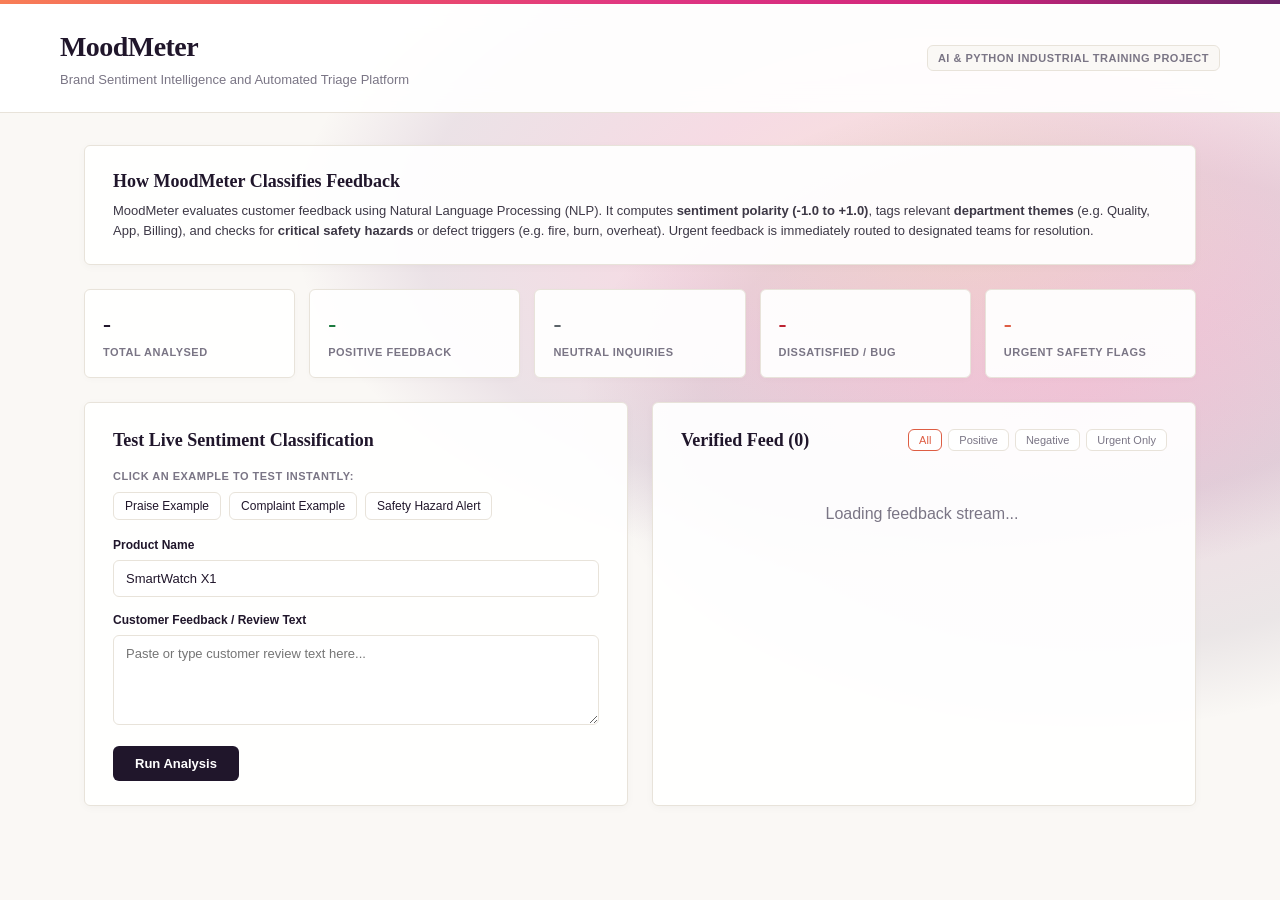
==== templates/dashboard.html @ b6b3b5ee "Initial commit: MoodMeter Production Ready" ====
<!DOCTYPE html>
<html lang="en">
<head>
    <meta charset="UTF-8">
    <meta name="viewport" content="width=device-width, initial-scale=1.0">
    <title>MoodMeter - Customer Feedback Sentiment & Triage Classifier</title>
    <style>
        :root {
            --bg-canvas: #FAF8F5;
            --bg-card: rgba(255, 255, 255, 0.94);
            --text-heading: #20162B;
            --text-body: #3D3846;
            --text-muted: #7A7585;
            --border: #E8E3DA;
            --border-focus: #DE5D43;
            --accent-coral: #DE5D43;
            --accent-peach: #F87E56;
            --accent-magenta: #D0257B;
            --accent-plum: #20162B;
            --positive: #1B7A3E;
            --positive-bg: #EBF7EE;
            --negative: #BD2130;
            --negative-bg: #FBEBEB;
            --neutral: #5A6268;
            --neutral-bg: #F0ECE4;
            --urgent: #BD2130;
            --urgent-bg: #FBEBEB;
            --radius: 6px;
        }

        * { margin: 0; padding: 0; box-sizing: border-box; }
        body {
            font-family: -apple-system, BlinkMacSystemFont, "Segoe UI", Roboto, Helvetica, Arial, sans-serif;
            background-color: var(--bg-canvas);
            background-image: 
                radial-gradient(ellipse 65% 50% at 75% 25%, rgba(248, 126, 86, 0.18) 0%, rgba(224, 54, 130, 0.15) 35%, rgba(107, 34, 104, 0.10) 65%, transparent 80%),
                radial-gradient(ellipse 50% 45% at 85% 45%, rgba(208, 37, 123, 0.14) 0%, rgba(56, 20, 64, 0.08) 60%, transparent 80%);
            background-attachment: fixed;
            color: var(--text-body);
            min-height: 100vh;
            -webkit-font-smoothing: antialiased;
            line-height: 1.5;
        }

        /* Top Header with Prismatic Polygon Accent Bar */
        .prismatic-bar {
            height: 4px;
            width: 100%;
            background: linear-gradient(90deg, #F87E56 0%, #EE5265 25%, #E03682 50%, #D0257B 75%, #6B2268 100%);
        }
        .header {
            background: rgba(255, 255, 255, 0.92);
            backdrop-filter: blur(12px);
            border-bottom: 1px solid var(--border);
            padding: 22px 36px;
        }
        .header-content {
            max-width: 1160px;
            margin: 0 auto;
            display: flex;
            align-items: center;
            justify-content: space-between;
        }
        .header-title {
            font-family: Georgia, Garamond, "Times New Roman", serif;
            font-size: 28px;
            font-weight: 700;
            color: var(--text-heading);
            letter-spacing: -0.02em;
        }
        .header-subtitle {
            font-size: 13px;
            color: var(--text-muted);
            margin-top: 2px;
        }
        .badge-academic {
            font-size: 11px;
            text-transform: uppercase;
            letter-spacing: 0.5px;
            font-weight: 600;
            padding: 4px 10px;
            border: 1px solid var(--border);
            border-radius: var(--radius);
            background: var(--bg-canvas);
            color: var(--text-muted);
        }

        .container {
            max-width: 1160px;
            margin: 0 auto;
            padding: 32px 24px 60px;
        }

        /* Explanatory Banner */
        .intro-banner {
            background: var(--bg-card);
            border: 1px solid var(--border);
            border-radius: var(--radius);
            padding: 22px 28px;
            margin-bottom: 24px;
            box-shadow: 0 2px 8px rgba(32, 22, 43, 0.03);
        }
        .intro-heading {
            font-family: Georgia, Garamond, serif;
            font-size: 18px;
            color: var(--text-heading);
            font-weight: 700;
            margin-bottom: 6px;
        }
        .intro-text {
            font-size: 13px;
            color: var(--text-body);
            line-height: 1.6;
        }

        /* Stats Grid */
        .stats-grid {
            display: grid;
            grid-template-columns: repeat(5, 1fr);
            gap: 14px;
            margin-bottom: 24px;
        }
        .stat-card {
            background: var(--bg-card);
            border: 1px solid var(--border);
            border-radius: var(--radius);
            padding: 16px 18px;
            box-shadow: 0 2px 6px rgba(32, 22, 43, 0.02);
        }
        .stat-num {
            font-family: Georgia, Garamond, serif;
            font-size: 24px;
            font-weight: 700;
            color: var(--text-heading);
        }
        .stat-label {
            font-size: 11px;
            text-transform: uppercase;
            letter-spacing: 0.5px;
            color: var(--text-muted);
            margin-top: 2px;
            font-weight: 600;
        }

        /* Main Workspace: 2 Column Layout */
        .workspace {
            display: grid;
            grid-template-columns: 1fr 1fr;
            gap: 24px;
        }

        @media (max-width: 900px) {
            .workspace { grid-template-columns: 1fr; }
            .stats-grid { grid-template-columns: repeat(2, 1fr); }
        }

        .panel {
            background: var(--bg-card);
            border: 1px solid var(--border);
            border-radius: var(--radius);
            padding: 24px 28px;
            box-shadow: 0 2px 8px rgba(32, 22, 43, 0.03);
        }
        .panel-heading {
            font-family: Georgia, Garamond, serif;
            font-size: 18px;
            font-weight: 700;
            color: var(--text-heading);
            margin-bottom: 14px;
        }

        /* Presets Strip */
        .presets-row {
            margin-bottom: 16px;
            display: flex;
            flex-direction: column;
            gap: 8px;
        }
        .presets-label {
            font-size: 11px;
            text-transform: uppercase;
            letter-spacing: 0.5px;
            font-weight: 600;
            color: var(--text-muted);
        }
        .preset-buttons {
            display: flex;
            gap: 8px;
            flex-wrap: wrap;
        }
        .btn-preset {
            background: #FFFFFF;
            border: 1px solid var(--border);
            border-radius: var(--radius);
            padding: 6px 11px;
            font-size: 12px;
            color: var(--text-heading);
            cursor: pointer;
            transition: all 0.15s;
        }
        .btn-preset:hover {
            border-color: var(--accent-coral);
            color: var(--accent-coral);
        }

        /* Form elements */
        .form-group {
            margin-bottom: 14px;
        }
        .form-group label {
            display: block;
            font-size: 12px;
            font-weight: 600;
            color: var(--text-heading);
            margin-bottom: 6px;
        }
        .form-input, .form-textarea {
            width: 100%;
            background: #FFFFFF;
            border: 1px solid var(--border);
            border-radius: var(--radius);
            padding: 10px 12px;
            font-size: 13px;
            color: var(--text-heading);
            outline: none;
            font-family: inherit;
        }
        .form-input:focus, .form-textarea:focus {
            border-color: var(--border-focus);
        }
        .form-textarea {
            resize: vertical;
            min-height: 90px;
        }
        .btn-primary {
            background: var(--accent-plum);
            color: #FFFFFF;
            border: none;
            border-radius: var(--radius);
            padding: 10px 22px;
            font-size: 13px;
            font-weight: 600;
            cursor: pointer;
            transition: background 0.15s;
        }
        .btn-primary:hover {
            background: #3B2E4D;
        }

        /* Result Card */
        .result-box {
            margin-top: 18px;
            border: 1px solid var(--border);
            border-radius: var(--radius);
            background: #FFFFFF;
            padding: 18px 20px;
            display: none;
            box-shadow: 0 2px 6px rgba(32, 22, 43, 0.02);
        }
        .result-title-row {
            display: flex;
            justify-content: space-between;
            align-items: center;
            margin-bottom: 12px;
        }
        .result-badge {
            font-size: 12px;
            font-weight: 600;
            padding: 3px 9px;
            border-radius: var(--radius);
            text-transform: uppercase;
            letter-spacing: 0.4px;
        }
        .badge-positive { background: var(--positive-bg); color: var(--positive); border: 1px solid #C3E6CB; }
        .badge-negative { background: var(--negative-bg); color: var(--negative); border: 1px solid #F5C6CB; }
        .badge-neutral { background: var(--neutral-bg); color: var(--neutral); border: 1px solid #D6D0C5; }
        .badge-urgent { background: #BD2130; color: #FFFFFF; border: 1px solid #BD2130; }

        .result-metrics {
            display: grid;
            grid-template-columns: repeat(2, 1fr);
            gap: 10px;
            margin-bottom: 12px;
        }
        .metric-cell {
            background: var(--bg-canvas);
            border: 1px solid var(--border);
            border-radius: var(--radius);
            padding: 8px 12px;
        }
        .metric-val {
            font-size: 14px;
            font-weight: 700;
            color: var(--text-heading);
        }
        .metric-desc {
            font-size: 11px;
            color: var(--text-muted);
        }

        .result-explanation {
            font-size: 12px;
            color: var(--text-body);
            line-height: 1.5;
            padding-top: 10px;
            border-top: 1px solid var(--border);
        }

        /* Reviews Feed */
        .feed-header {
            display: flex;
            justify-content: space-between;
            align-items: center;
            margin-bottom: 16px;
        }
        .feed-filters {
            display: flex;
            gap: 6px;
        }
        .filter-btn {
            background: #FFFFFF;
            border: 1px solid var(--border);
            border-radius: var(--radius);
            padding: 4px 10px;
            font-size: 11px;
            color: var(--text-muted);
            cursor: pointer;
            transition: all 0.15s;
        }
        .filter-btn.active, .filter-btn:hover {
            border-color: var(--accent-coral);
            color: var(--accent-coral);
        }

        .feed-list {
            display: flex;
            flex-direction: column;
            gap: 12px;
            max-height: 520px;
            overflow-y: auto;
            padding-right: 4px;
        }
        .feed-item {
            background: #FFFFFF;
            border: 1px solid var(--border);
            border-radius: var(--radius);
            padding: 14px 16px;
        }
        .feed-item-top {
            display: flex;
            justify-content: space-between;
            align-items: baseline;
            margin-bottom: 6px;
        }
        .feed-item-product {
            font-weight: 600;
            font-size: 13px;
            color: var(--text-heading);
        }
        .feed-item-date {
            font-size: 11px;
            color: var(--text-muted);
        }
        .feed-item-text {
            font-size: 12px;
            color: var(--text-body);
            line-height: 1.5;
            margin-bottom: 8px;
        }
        .feed-item-footer {
            display: flex;
            justify-content: space-between;
            align-items: center;
            font-size: 11px;
            color: var(--text-muted);
            border-top: 1px solid #F0ECE4;
            padding-top: 6px;
        }
        .theme-tag {
            background: var(--bg-canvas);
            border: 1px solid var(--border);
            border-radius: 4px;
            padding: 2px 6px;
            font-size: 10px;
            color: var(--text-body);
            margin-right: 4px;
        }
    </style>
</head>
<body>
    <div class="prismatic-bar"></div>
    <header class="header">
        <div class="header-content">
            <div>
                <h1 class="header-title">MoodMeter</h1>
                <div class="header-subtitle">Brand Sentiment Intelligence and Automated Triage Platform</div>
            </div>
            <div class="badge-academic">AI & Python Industrial Training Project</div>
        </div>
    </header>

    <div class="container">
        <!-- Clear Introduction Banner -->
        <div class="intro-banner">
            <h2 class="intro-heading">How MoodMeter Classifies Feedback</h2>
            <p class="intro-text">
                MoodMeter evaluates customer feedback using Natural Language Processing (NLP).
                It computes <strong>sentiment polarity (-1.0 to +1.0)</strong>, tags relevant <strong>department themes</strong> (e.g. Quality, App, Billing),
                and checks for <strong>critical safety hazards</strong> or defect triggers (e.g. fire, burn, overheat).
                Urgent feedback is immediately routed to designated teams for resolution.
            </p>
        </div>

        <!-- Real Stats Bar -->
        <div class="stats-grid">
            <div class="stat-card">
                <div class="stat-num" id="statTotal">-</div>
                <div class="stat-label">Total Analysed</div>
            </div>
            <div class="stat-card">
                <div class="stat-num" id="statPositive" style="color: var(--positive);">-</div>
                <div class="stat-label">Positive Feedback</div>
            </div>
            <div class="stat-card">
                <div class="stat-num" id="statNeutral" style="color: var(--neutral);">-</div>
                <div class="stat-label">Neutral Inquiries</div>
            </div>
            <div class="stat-card">
                <div class="stat-num" id="statNegative" style="color: var(--negative);">-</div>
                <div class="stat-label">Dissatisfied / Bug</div>
            </div>
            <div class="stat-card">
                <div class="stat-num" id="statUrgent" style="color: var(--accent-coral);">-</div>
                <div class="stat-label">Urgent Safety Flags</div>
            </div>
        </div>

        <!-- 2 Column Workspace -->
        <div class="workspace">
            <!-- Left: Interactive Tester -->
            <div class="panel">
                <h3 class="panel-heading">Test Live Sentiment Classification</h3>

                <!-- Presets for fast examiner demo -->
                <div class="presets-row">
                    <span class="presets-label">Click an example to test instantly:</span>
                    <div class="preset-buttons">
                        <button type="button" class="btn-preset" onclick="fillExample('positive')">Praise Example</button>
                        <button type="button" class="btn-preset" onclick="fillExample('negative')">Complaint Example</button>
                        <button type="button" class="btn-preset" onclick="fillExample('safety')">Safety Hazard Alert</button>
                    </div>
                </div>

                <form id="analyseForm" onsubmit="handleAnalyse(event)">
                    <div class="form-group">
                        <label for="productName">Product Name</label>
                        <input type="text" id="productName" class="form-input" placeholder="e.g. SmartWatch X1" value="SmartWatch X1">
                    </div>

                    <div class="form-group">
                        <label for="reviewText">Customer Feedback / Review Text</label>
                        <textarea id="reviewText" class="form-textarea" placeholder="Paste or type customer review text here..." required></textarea>
                    </div>

                    <button type="submit" class="btn-primary" id="btnSubmit">Run Analysis</button>
                </form>

                <!-- Output Box -->
                <div id="resultBox" class="result-box">
                    <div class="result-title-row">
                        <strong style="font-size: 13px; color: var(--text-heading);">Classification Result</strong>
                        <span id="resultBadge" class="result-badge">Positive</span>
                    </div>

                    <div class="result-metrics">
                        <div class="metric-cell">
                            <div class="metric-val" id="metricPolarity">+0.00</div>
                            <div class="metric-desc">Polarity (-1.0 to +1.0)</div>
                        </div>
                        <div class="metric-cell">
                            <div class="metric-val" id="metricUrgency">Standard</div>
                            <div class="metric-desc">Priority Level</div>
                        </div>
                        <div class="metric-cell">
                            <div class="metric-val" id="metricTheme">General</div>
                            <div class="metric-desc">Detected Theme</div>
                        </div>
                        <div class="metric-cell">
                            <div class="metric-val" id="metricTeam">Support</div>
                            <div class="metric-desc">Suggested Routing</div>
                        </div>
                    </div>

                    <div class="result-explanation" id="resultExplanation"></div>
                </div>
            </div>

            <!-- Right: Live Feedback Feed -->
            <div class="panel">
                <div class="feed-header">
                    <h3 class="panel-heading" style="margin-bottom: 0;">Verified Feed (<span id="feedCount">0</span>)</h3>
                    <div class="feed-filters">
                        <button class="filter-btn active" onclick="setFilter('all', this)">All</button>
                        <button class="filter-btn" onclick="setFilter('positive', this)">Positive</button>
                        <button class="filter-btn" onclick="setFilter('negative', this)">Negative</button>
                        <button class="filter-btn" onclick="setFilter('urgent', this)">Urgent Only</button>
                    </div>
                </div>

                <div class="feed-list" id="feedList">
                    <div style="text-align: center; color: var(--text-muted); padding: 32px 0;">Loading feedback stream...</div>
                </div>
            </div>
        </div>
    </div>

    <script>
        const EXAMPLES = {
            positive: {
                product: "AudioMax 500",
                text: "The audio clarity and active noise cancellation are superb. Battery lasted through an entire 14-hour flight. Highly recommend!"
            },
            negative: {
                product: "FitBand Pro",
                text: "The mobile app refuses to sync my step count and crashes every time I open Bluetooth settings. Very frustrating bug."
            },
            safety: {
                product: "SmartWatch X1",
                text: "Safety alert: the charging port got burning hot and emitted a burning smell while plugged into the wall adapter overnight!"
            }
        };

        function fillExample(type) {
            const ex = EXAMPLES[type];
            if (!ex) return;
            document.getElementById('productName').value = ex.product;
            document.getElementById('reviewText').value = ex.text;
            handleAnalyse(new Event('submit'));
        }

        let allReviews = [];
        let currentFilter = 'all';

        async function loadSummary() {
            try {
                const res = await fetch('/api/summary');
                const data = await res.json();
                document.getElementById('statTotal').textContent = data.total_reviews || 0;
                document.getElementById('statPositive').textContent = data.sentiment_distribution?.positive || 0;
                document.getElementById('statNeutral').textContent = data.sentiment_distribution?.neutral || 0;
                document.getElementById('statNegative').textContent = data.sentiment_distribution?.negative || 0;
                document.getElementById('statUrgent').textContent = data.urgent_count || 0;
            } catch (err) {
                console.error('Summary error:', err);
            }
        }

        async function loadReviews() {
            try {
                const res = await fetch('/api/reviews');
                const data = await res.json();
                allReviews = data.reviews || [];
                renderFeed();
            } catch (err) {
                console.error('Reviews load error:', err);
            }
        }

        function setFilter(filter, el) {
            currentFilter = filter;
            document.querySelectorAll('.filter-btn').forEach(b => b.classList.remove('active'));
            el.classList.add('active');
            renderFeed();
        }

        function renderFeed() {
            const list = document.getElementById('feedList');
            let filtered = allReviews;

            if (currentFilter === 'positive') {
                filtered = allReviews.filter(r => (r.sentiment?.label || '').toLowerCase() === 'positive');
            } else if (currentFilter === 'negative') {
                filtered = allReviews.filter(r => (r.sentiment?.label || '').toLowerCase() === 'negative');
            } else if (currentFilter === 'urgent') {
                filtered = allReviews.filter(r => r.urgency?.is_urgent === true);
            }

            document.getElementById('feedCount').textContent = filtered.length;

            if (filtered.length === 0) {
                list.innerHTML = '<div style="text-align: center; color: var(--text-muted); padding: 32px 0;">No reviews match this filter.</div>';
                return;
            }

            list.innerHTML = filtered.map(r => {
                const isUrgent = r.urgency?.is_urgent;
                const sentimentLabel = r.sentiment?.label || 'Neutral';
                const badgeClass = isUrgent ? 'badge-urgent' : `badge-${sentimentLabel.toLowerCase()}`;
                const badgeText = isUrgent ? 'Urgent Alert' : sentimentLabel;
                const polarityVal = r.sentiment?.polarity !== undefined ? (r.sentiment.polarity >= 0 ? '+' : '') + r.sentiment.polarity.toFixed(2) : '0.00';
                const themes = (r.themes || []).map(t => `<span class="theme-tag">${escapeHtml(t)}</span>`).join('');

                return `
                    <div class="feed-item">
                        <div class="feed-item-top">
                            <span class="feed-item-product">${escapeHtml(r.product || 'General Feedback')}</span>
                            <span class="result-badge ${badgeClass}">${badgeText}</span>
                        </div>
                        <div class="feed-item-text">${escapeHtml(r.text)}</div>
                        <div class="feed-item-footer">
                            <div>${themes || '<span class="theme-tag">General</span>'}</div>
                            <div>Polarity: <strong>${polarityVal}</strong> &bull; Routing: <strong>${escapeHtml(r.suggested_team || 'Support')}</strong></div>
                        </div>
                    </div>
                `;
            }).join('');
        }

        async function handleAnalyse(e) {
            if (e && e.preventDefault) e.preventDefault();
            const text = document.getElementById('reviewText').value.trim();
            const product = document.getElementById('productName').value.trim();
            if (!text) return;

            const btn = document.getElementById('btnSubmit');
            btn.disabled = true;
            btn.textContent = 'Analysing...';

            try {
                const res = await fetch('/api/analyse', {
                    method: 'POST',
                    headers: { 'Content-Type': 'application/json' },
                    body: JSON.stringify({ review: { text: text, product: product || 'General Feedback' } })
                });

                const data = await res.json();
                const item = (data.results && data.results[0]) ? data.results[0] : null;

                if (!item) {
                    alert('Analysis failed: No result returned from engine.');
                    return;
                }

                // Update output display
                const box = document.getElementById('resultBox');
                const badge = document.getElementById('resultBadge');
                const isUrgent = item.urgency?.is_urgent;
                const sentimentLabel = item.sentiment?.label || 'Neutral';

                badge.className = 'result-badge ' + (isUrgent ? 'badge-urgent' : `badge-${sentimentLabel.toLowerCase()}`);
                badge.textContent = isUrgent ? 'Urgent Safety Flag' : sentimentLabel;

                const pol = item.sentiment?.polarity !== undefined ? item.sentiment.polarity : 0;
                document.getElementById('metricPolarity').textContent = (pol >= 0 ? '+' : '') + pol.toFixed(2);
                document.getElementById('metricUrgency').textContent = isUrgent ? 'Escalate Immediately' : 'Standard Priority';
                document.getElementById('metricTheme').textContent = (item.themes && item.themes.length > 0) ? item.themes[0] : 'General';
                document.getElementById('metricTeam').textContent = item.suggested_team || 'Customer Support';
                document.getElementById('resultExplanation').textContent = item.triage_explanation || 'Evaluation completed.';

                box.style.display = 'block';

                // Add to active feed and refresh counts
                allReviews.unshift(item);
                renderFeed();
                loadSummary();

            } catch (err) {
                alert('Analysis error: ' + err.message);
            } finally {
                btn.disabled = false;
                btn.textContent = 'Run Analysis';
            }
        }

        function escapeHtml(s) {
            if (!s) return '';
            const d = document.createElement('div');
            d.textContent = s;
            return d.innerHTML;
        }

        window.addEventListener('DOMContentLoaded', () => {
            loadSummary();
            loadReviews();
        });
    </script>
</body>
</html>
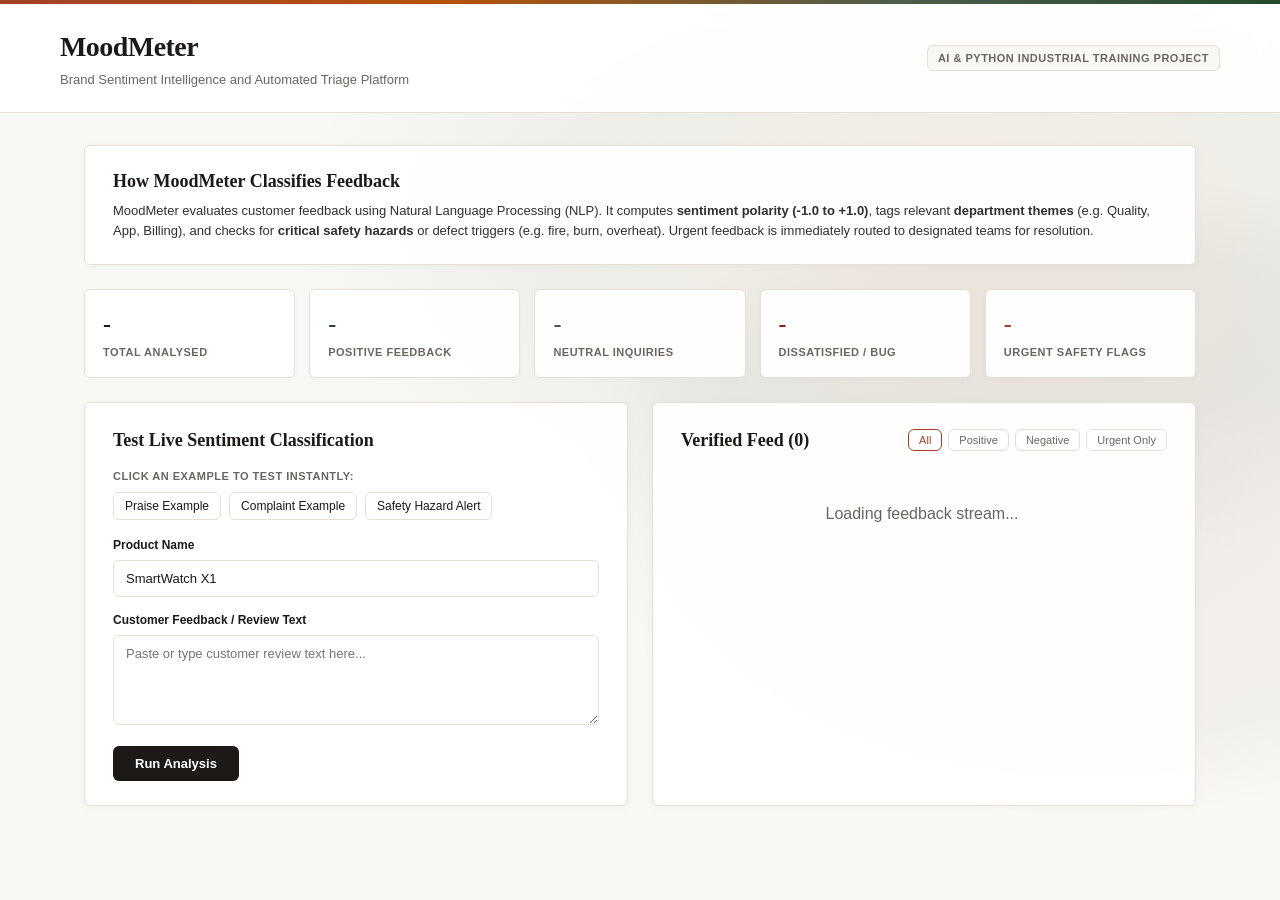
==== commit 9f25d37f: "Apply executive masculine earth palette (rust, amber, forest green)" ====
--- a/templates/dashboard.html
+++ b/templates/dashboard.html
@@ -7,24 +7,24 @@
     <style>
         :root {
             --bg-canvas: #FAF8F5;
-            --bg-card: rgba(255, 255, 255, 0.94);
-            --text-heading: #20162B;
-            --text-body: #3D3846;
-            --text-muted: #7A7585;
-            --border: #E8E3DA;
-            --border-focus: #DE5D43;
-            --accent-coral: #DE5D43;
-            --accent-peach: #F87E56;
-            --accent-magenta: #D0257B;
-            --accent-plum: #20162B;
-            --positive: #1B7A3E;
-            --positive-bg: #EBF7EE;
-            --negative: #BD2130;
-            --negative-bg: #FBEBEB;
-            --neutral: #5A6268;
-            --neutral-bg: #F0ECE4;
-            --urgent: #BD2130;
-            --urgent-bg: #FBEBEB;
+            --bg-card: rgba(255, 255, 255, 0.96);
+            --text-heading: #1C1917;
+            --text-body: #332F2C;
+            --text-muted: #6B6560;
+            --border: #E5DFD5;
+            --border-focus: #A34128;
+            --accent-rust: #A34128;
+            --accent-amber: #B45309;
+            --accent-forest: #244B2E;
+            --accent-charcoal: #1C1917;
+            --positive: #244B2E;
+            --positive-bg: #EDF4EE;
+            --negative: #991B1B;
+            --negative-bg: #FEF2F2;
+            --neutral: #57534E;
+            --neutral-bg: #F5F5F4;
+            --urgent: #991B1B;
+            --urgent-bg: #FEF2F2;
             --radius: 6px;
         }
 
@@ -33,8 +33,8 @@
             font-family: -apple-system, BlinkMacSystemFont, "Segoe UI", Roboto, Helvetica, Arial, sans-serif;
             background-color: var(--bg-canvas);
             background-image: 
-                radial-gradient(ellipse 65% 50% at 75% 25%, rgba(248, 126, 86, 0.18) 0%, rgba(224, 54, 130, 0.15) 35%, rgba(107, 34, 104, 0.10) 65%, transparent 80%),
-                radial-gradient(ellipse 50% 45% at 85% 45%, rgba(208, 37, 123, 0.14) 0%, rgba(56, 20, 64, 0.08) 60%, transparent 80%);
+                radial-gradient(ellipse 65% 50% at 75% 25%, rgba(180, 83, 9, 0.08) 0%, rgba(36, 75, 46, 0.06) 50%, transparent 80%),
+                radial-gradient(ellipse 50% 45% at 85% 55%, rgba(163, 65, 40, 0.07) 0%, rgba(28, 25, 23, 0.04) 60%, transparent 80%);
             background-attachment: fixed;
             color: var(--text-body);
             min-height: 100vh;
@@ -42,14 +42,14 @@
             line-height: 1.5;
         }
 
-        /* Top Header with Prismatic Polygon Accent Bar */
-        .prismatic-bar {
+        /* Top Header with Executive Masculine Accent Bar (Rust, Cognac, Olive, Forest) */
+        .executive-bar {
             height: 4px;
             width: 100%;
-            background: linear-gradient(90deg, #F87E56 0%, #EE5265 25%, #E03682 50%, #D0257B 75%, #6B2268 100%);
+            background: linear-gradient(90deg, #A34128 0%, #B45309 35%, #4D5D4B 70%, #244B2E 100%);
         }
         .header {
-            background: rgba(255, 255, 255, 0.92);
+            background: rgba(255, 255, 255, 0.94);
             backdrop-filter: blur(12px);
             border-bottom: 1px solid var(--border);
             padding: 22px 36px;
@@ -98,7 +98,7 @@
             border-radius: var(--radius);
             padding: 22px 28px;
             margin-bottom: 24px;
-            box-shadow: 0 2px 8px rgba(32, 22, 43, 0.03);
+            box-shadow: 0 2px 8px rgba(28, 25, 23, 0.03);
         }
         .intro-heading {
             font-family: Georgia, Garamond, serif;
@@ -125,7 +125,7 @@
             border: 1px solid var(--border);
             border-radius: var(--radius);
             padding: 16px 18px;
-            box-shadow: 0 2px 6px rgba(32, 22, 43, 0.02);
+            box-shadow: 0 2px 6px rgba(28, 25, 23, 0.02);
         }
         .stat-num {
             font-family: Georgia, Garamond, serif;
@@ -159,7 +159,7 @@
             border: 1px solid var(--border);
             border-radius: var(--radius);
             padding: 24px 28px;
-            box-shadow: 0 2px 8px rgba(32, 22, 43, 0.03);
+            box-shadow: 0 2px 8px rgba(28, 25, 23, 0.03);
         }
         .panel-heading {
             font-family: Georgia, Garamond, serif;
@@ -199,8 +199,8 @@
             transition: all 0.15s;
         }
         .btn-preset:hover {
-            border-color: var(--accent-coral);
-            color: var(--accent-coral);
+            border-color: var(--accent-rust);
+            color: var(--accent-rust);
         }
 
         /* Form elements */
@@ -233,7 +233,7 @@
             min-height: 90px;
         }
         .btn-primary {
-            background: var(--accent-plum);
+            background: var(--accent-charcoal);
             color: #FFFFFF;
             border: none;
             border-radius: var(--radius);
@@ -244,7 +244,7 @@
             transition: background 0.15s;
         }
         .btn-primary:hover {
-            background: #3B2E4D;
+            background: #383431;
         }
 
         /* Result Card */
@@ -255,7 +255,7 @@
             background: #FFFFFF;
             padding: 18px 20px;
             display: none;
-            box-shadow: 0 2px 6px rgba(32, 22, 43, 0.02);
+            box-shadow: 0 2px 6px rgba(28, 25, 23, 0.02);
         }
         .result-title-row {
             display: flex;
@@ -271,10 +271,10 @@
             text-transform: uppercase;
             letter-spacing: 0.4px;
         }
-        .badge-positive { background: var(--positive-bg); color: var(--positive); border: 1px solid #C3E6CB; }
-        .badge-negative { background: var(--negative-bg); color: var(--negative); border: 1px solid #F5C6CB; }
-        .badge-neutral { background: var(--neutral-bg); color: var(--neutral); border: 1px solid #D6D0C5; }
-        .badge-urgent { background: #BD2130; color: #FFFFFF; border: 1px solid #BD2130; }
+        .badge-positive { background: var(--positive-bg); color: var(--positive); border: 1px solid #C4D9C7; }
+        .badge-negative { background: var(--negative-bg); color: var(--negative); border: 1px solid #FECACA; }
+        .badge-neutral { background: var(--neutral-bg); color: var(--neutral); border: 1px solid #E7E5E4; }
+        .badge-urgent { background: #991B1B; color: #FFFFFF; border: 1px solid #991B1B; }
 
         .result-metrics {
             display: grid;
@@ -328,8 +328,8 @@
             transition: all 0.15s;
         }
         .filter-btn.active, .filter-btn:hover {
-            border-color: var(--accent-coral);
-            color: var(--accent-coral);
+            border-color: var(--accent-rust);
+            color: var(--accent-rust);
         }
 
         .feed-list {
@@ -373,7 +373,7 @@
             align-items: center;
             font-size: 11px;
             color: var(--text-muted);
-            border-top: 1px solid #F0ECE4;
+            border-top: 1px solid #ECE7DE;
             padding-top: 6px;
         }
         .theme-tag {
@@ -388,7 +388,7 @@
     </style>
 </head>
 <body>
-    <div class="prismatic-bar"></div>
+    <div class="executive-bar"></div>
     <header class="header">
         <div class="header-content">
             <div>
@@ -430,7 +430,7 @@
                 <div class="stat-label">Dissatisfied / Bug</div>
             </div>
             <div class="stat-card">
-                <div class="stat-num" id="statUrgent" style="color: var(--accent-coral);">-</div>
+                <div class="stat-num" id="statUrgent" style="color: var(--accent-rust);">-</div>
                 <div class="stat-label">Urgent Safety Flags</div>
             </div>
         </div>
